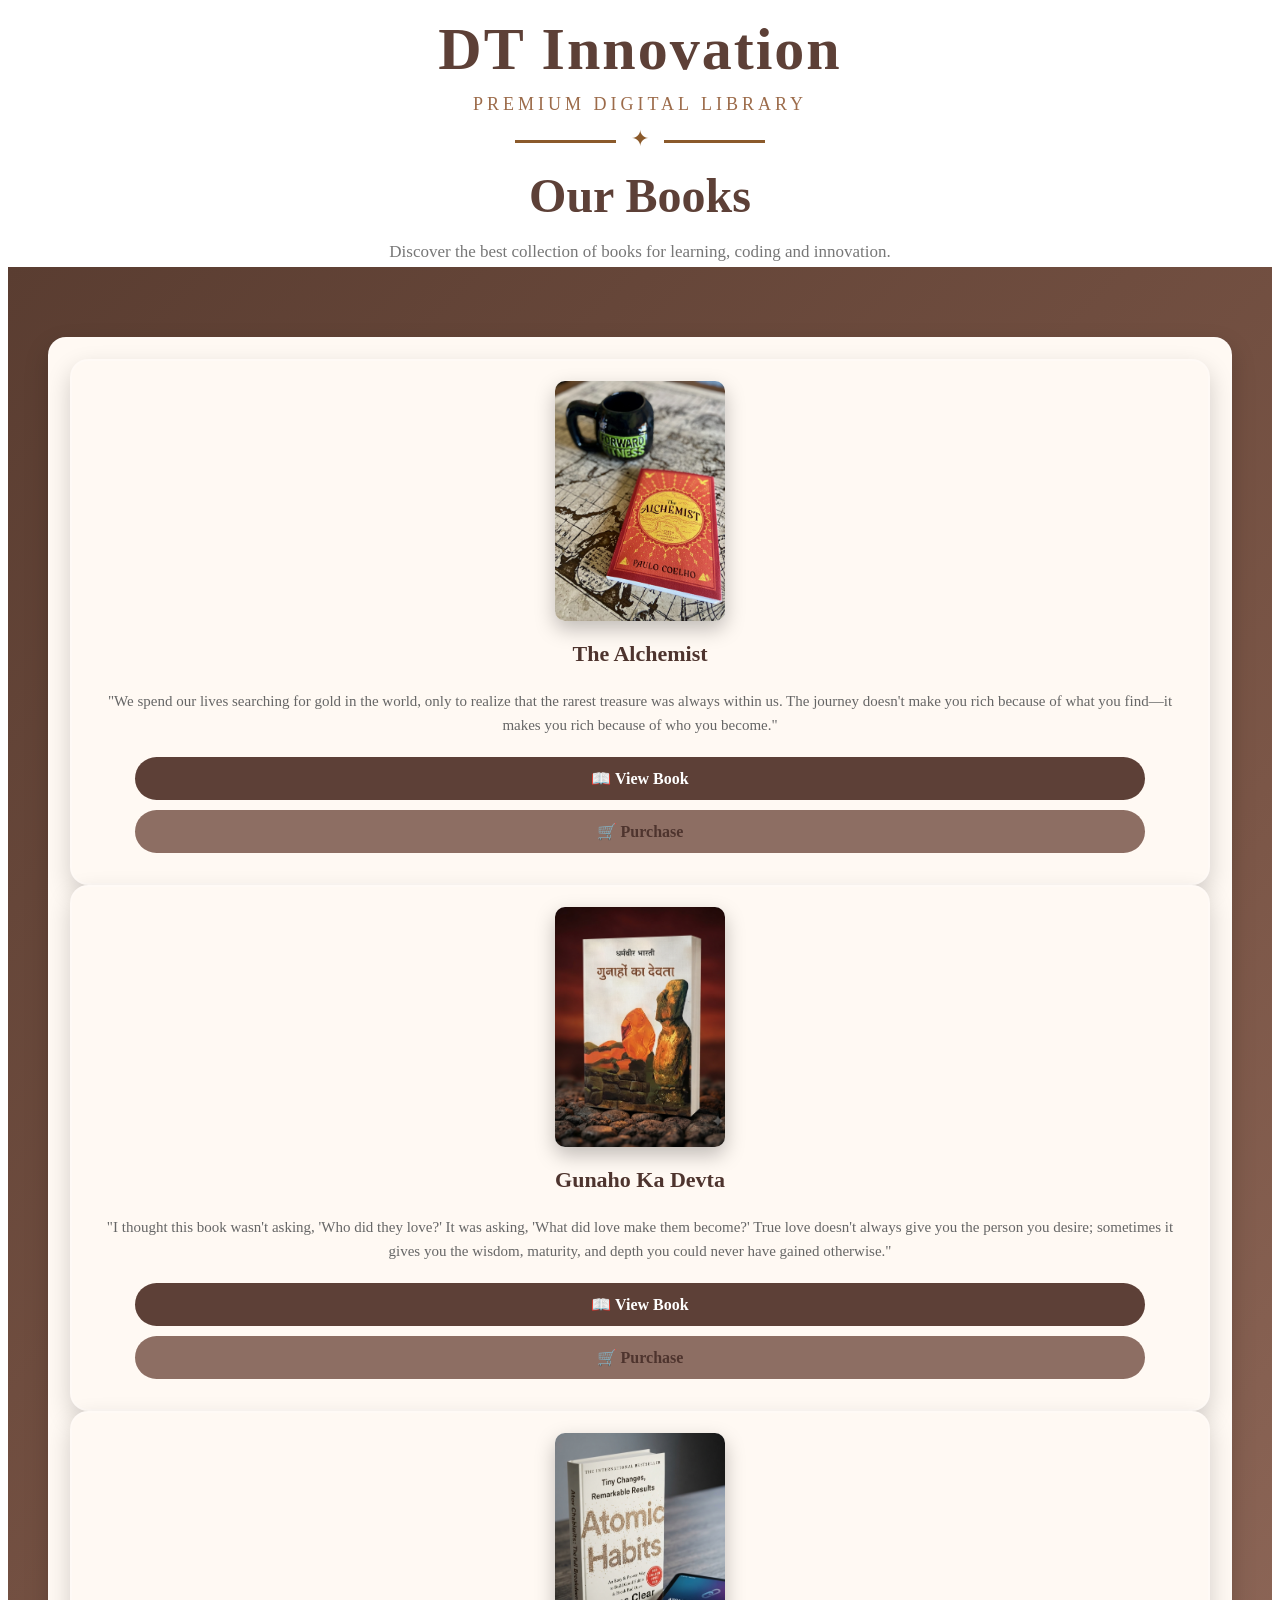
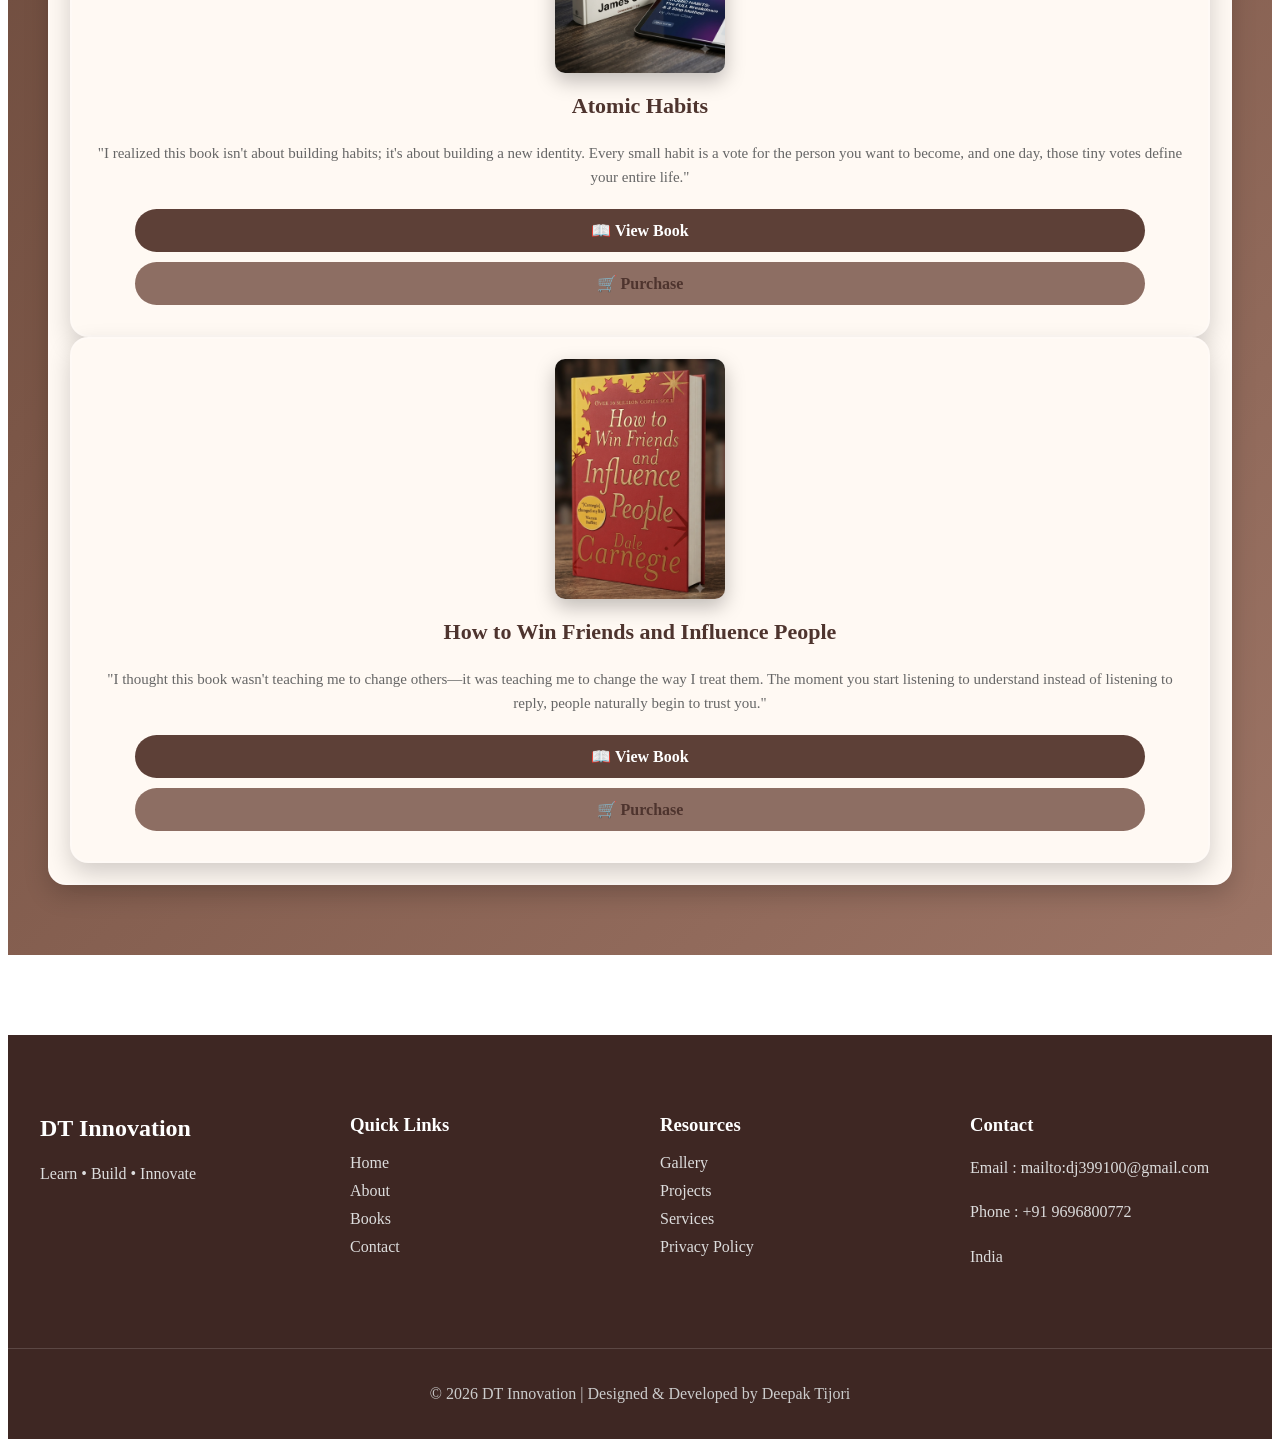
==== Explore/Books.html @ 450e5fd9 "Add files via upload" ====
<!DOCTYPE html>
<html lang="en">
<head>
    <meta charset="UTF-8">
    <meta name="viewport" content="width=device-width, initial-scale=1.0">
    <title>Our Books</title>
    <link rel="stylesheet" href="Css_for_book.css/books.css">
</head>
<body>
<header class="books-header">

    <h2 class="brand-name">DT Innovation</h2>

    <p class="brand-subtitle">
        Premium Digital Library
    </p>

    <div class="heading-line">
        <span>✦</span>
    </div>

    <h1>Our Books</h1>

    <p class="books-text">
        Discover the best collection of books for learning, coding and innovation.
    </p>

</header>

                                                <!-- Main books section  -->

<main class="books-section">

<!-- First Book - The Alchemist -->
    
<div class="book-card">
     <div class="book-card">

    <div class="book-cover">
        <img src="/image/the alchemist.jpeg" alt="Book Cover">
    </div>

    <div class="book-info">

        <h3>The Alchemist</h3>

        <p>
     "We spend our lives searching for gold in the world, only to realize that the rarest treasure was always within us. The journey doesn't make you rich because of what you find—it makes you rich because of who you become."
        </p>

        <a href="https://icrrd.com/public/media/15-05-2021-084550The-Alchemist-Paulo-Coelho.pdf" class="view-btn" target="_blank">
            📖 View Book
        </a>

        <a href="https://www.amazon.in/Alchemist-Paulo-Coelho/dp/8172234988/ref=sr_1_1_sspa?adgrpid=160198376285&dib=eyJ2IjoiMSJ9.[base64].LkbedMYem8UwYbSCy5i4ujqGdG5MZp6QON3rswzJTH8&dib_tag=se&gad_source=1&hvadid=698098708032&hvdev=c&hvexpln=0&hvlocphy=9301886&hvnetw=g&hvocijid=8230839767649297132--&hvqmt=e&hvrand=8230839767649297132&hvtargid=kwd-906584278768&hydadcr=2401_2216693&keywords=amazon+alchemist+book&mcid=73b0aa9d9ec03793b23fd8c65012a639&qid=1785223641&sr=8-1-spons&aref=lJQfSh56ut&sp_csd=d2lkZ2V0TmFtZT1zcF9hdGY&psc=1"class="buy-btn" target="_blank">
            🛒 Purchase
        </a>

    </div>

</div>

                                            <!-- Second Book . Gunaho ka devta -->

<div class="book-card">

    <div class="book-cover">
        <img src="/image/gunaho ka devta.png" alt="Book Cover">
    </div>

    <div class="book-info">

        <h3> Gunaho Ka Devta</h3>

        <p>
            "I thought this book wasn't asking, 'Who did they love?' It was asking, 'What did love make them become?' True love doesn't always give you the person you desire; sometimes it gives you the wisdom, maturity, and depth you could never have gained otherwise."
        </p>

        <a href="https://www.skillcms.in/App_Files/Documents/ae0ac329-bc71-4375-b7af-db6bc9e70b38190406115658-tmp2A1B..pdf" class="view-btn" target="_blank">📖 View Book</a>

        <a href="https://www.amazon.in/GUNAHO-KA-DEVTA-DHARAMVEER-BHARTI/dp/B01MFDA7D5" class="buy-btn" target="_blank">🛒 Purchase</a>

    </div>

</div>

<div class="book-card">

    <div class="book-cover">
        <img src="/image/atomic habit.png" alt="Book Cover">
    </div>

    <div class="book-info">

        <h3>Atomic Habits</h3>

        <p>
         "I realized this book isn't about building habits; it's about building a new identity. Every small habit is a vote for the person you want to become, and one day, those tiny votes define your entire life."
        </p>

        <a href="https://dn790007.ca.archive.org/0/items/atomic-habits-pdfdrive/Atomic%20habits%20%28%20PDFDrive%20%29.pdf" class="view-btn" target="_blank">
            📖 View Book
        </a>

        <a href="https://www.amazon.in/Atomic-Habits-James-Clear/dp/1847941834" class="buy-btn" target="_blank">
            🛒 Purchase
        </a>

    </div>

</div>

            <!-- third books -->
             <div class="book-card">

    <div class="book-cover">
        <img src="/image/how to win .png" alt="Book Cover">
    </div>

    <div class="book-info">

        <h3>How to Win Friends and Influence People</h3>

        <p>
       "I thought this book wasn't teaching me to change others—it was teaching me to change the way I treat them. The moment you start listening to understand instead of listening to reply, people naturally begin to trust you."
        </p>

        <a href="https://icrrd.com/public/media/31-10-2020-083612How%20to%20Win%20Friends%20and%20Influence%20People%20-%20Dale%20Carnegie.pdf" class="view-btn" target="_blank">
            📖 View Book
        </a>

        <a href="https://www.amazon.in/Friends-Influence-People-International-Bestseller/dp/8194899133/ref=sr_1_2_sspa?crid=30CCORER6KYP9&dib=eyJ2IjoiMSJ9.[base64].MjKIudbKTXfZbEOg54v2Hr96YlSaqlyTDnKeLThKE_o&dib_tag=se&keywords=how+to+win+friends+and+influence+people&qid=1785228099&s=books&sprefix=how+win+%2Cstripbooks%2C304&sr=1-2-spons&aref=0IaQnbevJn&sp_csd=d2lkZ2V0TmFtZT1zcF9hdGY&psc=1" class="buy-btn" target="_blank">
            🛒 Purchase
        </a>

    </div>

</div>
</main>


<footer class="footer">

    <div class="footer-container">

        <div class="footer-box">
            <h2>DT Innovation</h2>
            <p>Learn • Build • Innovate</p>
        </div>

        <div class="footer-box">
            <h3>Quick Links</h3>

            <a href="/index.html">Home</a>
            <a href="about.html">About</a>
            <a href="books.html">Books</a>
            <a href="contact.html">Contact</a>
        </div>

        <div class="footer-box">
            <h3>Resources</h3>

            <a href="#">Gallery</a>
            <a href="#">Projects</a>
            <a href="#">Services</a>
            <a href="#">Privacy Policy</a>
        </div>

        <div class="footer-box">
            <h3>Contact</h3>

            <p>Email : mailto:dj399100@gmail.com</p>
            <p>Phone : +91 9696800772</p>
            <p>India</p>
        </div>

    </div>

    <div class="footer-bottom">

        <p>© 2026 DT Innovation | Designed & Developed by Deepak Tijori</p>

    </div>

</footer>


</body>
</html>
---- Explore/Css_for_book.css/books.css ----
/* Heading line start */
.books-header{
    background:#fff;
    text-align:center;
    
}

.brand-name{
    margin-bottom:10px;
    margin-top:15px;
    font-size:60px;
    color:#5D4037;
    font-weight:700;
    letter-spacing:2px;
}

.brand-subtitle{
    margin-top:10px;
    color:#9C6B4A;
    font-size:18px;
    letter-spacing:4px;
    text-transform:uppercase;
}

.heading-line{
    width:250px;
    margin:25px auto;
    position:relative;
    border-top:3px solid #8B5A2B;
}

.heading-line span{
    position:absolute;
    left:50%;
    top:-17px;
    transform:translateX(-50%);
    background:#fff;
    padding:0 15px;
    color:#8B5A2B;
    font-size:22px;
}                                       
                                /* headling line end */


                            /* Books section start */
.books-header h1{
    font-size:48px;
    color:#4E342E;
    margin-bottom:15px;
}

.books-text{
    color:#777;
    font-size:17px;
    max-width:600px;
    margin:auto;
    line-height:1.7;
}

.books-header h1{
    font-size:48px;
    color:#5D4037;
    margin-top:10px;
}


.books-section{
    background: linear-gradient(135deg,#5D4037,#6D4C41,#8D6E63);
    min-height: 100vh;
    padding: 60px 50px;
}
.books-container{
    display:grid;
    grid-template-columns:repeat(auto-fit,minmax(270px,1fr));
    gap:35px;
    max-width:1300px;
    margin:auto;
}

.books-section{
    background: linear-gradient(135deg,#5a3d31,#7b5647,#9c7465);
    padding:70px 40px;
}

.books-container{
    max-width:1300px;
    margin:auto;
    display:grid;
    grid-template-columns:repeat(auto-fit,minmax(260px,1fr));
    gap:35px;
}

.book-card{
    background:#FFF9F3;
    border-radius:18px;
    padding:20px;
    text-align:center;
    box-shadow:0 10px 25px rgba(0,0,0,.18);
    transition:.4s;
    border:2px solid rgba(255,255,255,.2);
}

.book-card:hover{
    transform:translateY(-12px);
    box-shadow:0 18px 35px rgba(0,0,0,.30);
}

.book-cover{
    width:170px;
    height:240px;
    margin:auto;
    background:#ffffff;
    border-radius:10px;
    overflow:hidden;
    box-shadow:0 8px 20px rgba(0,0,0,.25);
}

.book-cover img{
    width:100%;
    height:100%;
    object-fit:cover;
    transition:.4s;
}

.book-card:hover .book-cover img{
    transform:scale(1.08);
}

.book-info h3{
    margin-top:20px;
    color:#4E342E;
    font-size:22px;
}

.book-info p{
    color:#666;
    font-size:15px;
    line-height:1.6;
    margin:15px 0 20px;
    min-height:48px;
}                               

                            /* Books section end */




                            /* Button Styles start */

.view-btn,
.buy-btn{
    display:block;
    text-decoration:none;
    margin:10px auto;
    width:90%;
    padding-left: 80px;
    padding-right: 0px;
    padding:12px;
    border-radius:30px;
    font-weight:600;
    transition:.3s;
}

.view-btn{
    background:#5D4037;
    color:white;
}

.buy-btn{
    background:#D7CCC8;
    color:#4E342E;
}

.view-btn:hover{
    background:#3E2723;
}

.buy-btn:hover{
    background:#BCAAA4;
}


.view-btn{
    background:#5D4037;
}

.buy-btn{
    background:#8D6E63;
}

.view-btn:hover{
    background:#3E2723;
}

.buy-btn:hover{
    background:#6D4C41;
}
                                    /* Button Styles end */



/* Footer Styles */
.footer{
    background:#3E2723;
    color:white;
    margin-top:80px;
}

.footer-container{
    max-width:1200px;
    margin:auto;
    padding:60px 20px;
    display:grid;
    grid-template-columns:repeat(auto-fit,minmax(220px,1fr));
    gap:40px;
}

.footer-box h2,
.footer-box h3{
    margin-bottom:18px;
}

.footer-box p{
    color:#ddd;
    line-height:1.8;
}

.footer-box a{
    display:block;
    text-decoration:none;
    color:#ddd;
    margin:10px 0;
    transition:.3s;
}

.footer-box a:hover{
    color:#D7CCC8;
    padding-left:8px;
}

.footer-bottom{
    border-top:1px solid rgba(255,255,255,.15);
    text-align:center;
    padding:20px;
    color:#ccc;
}
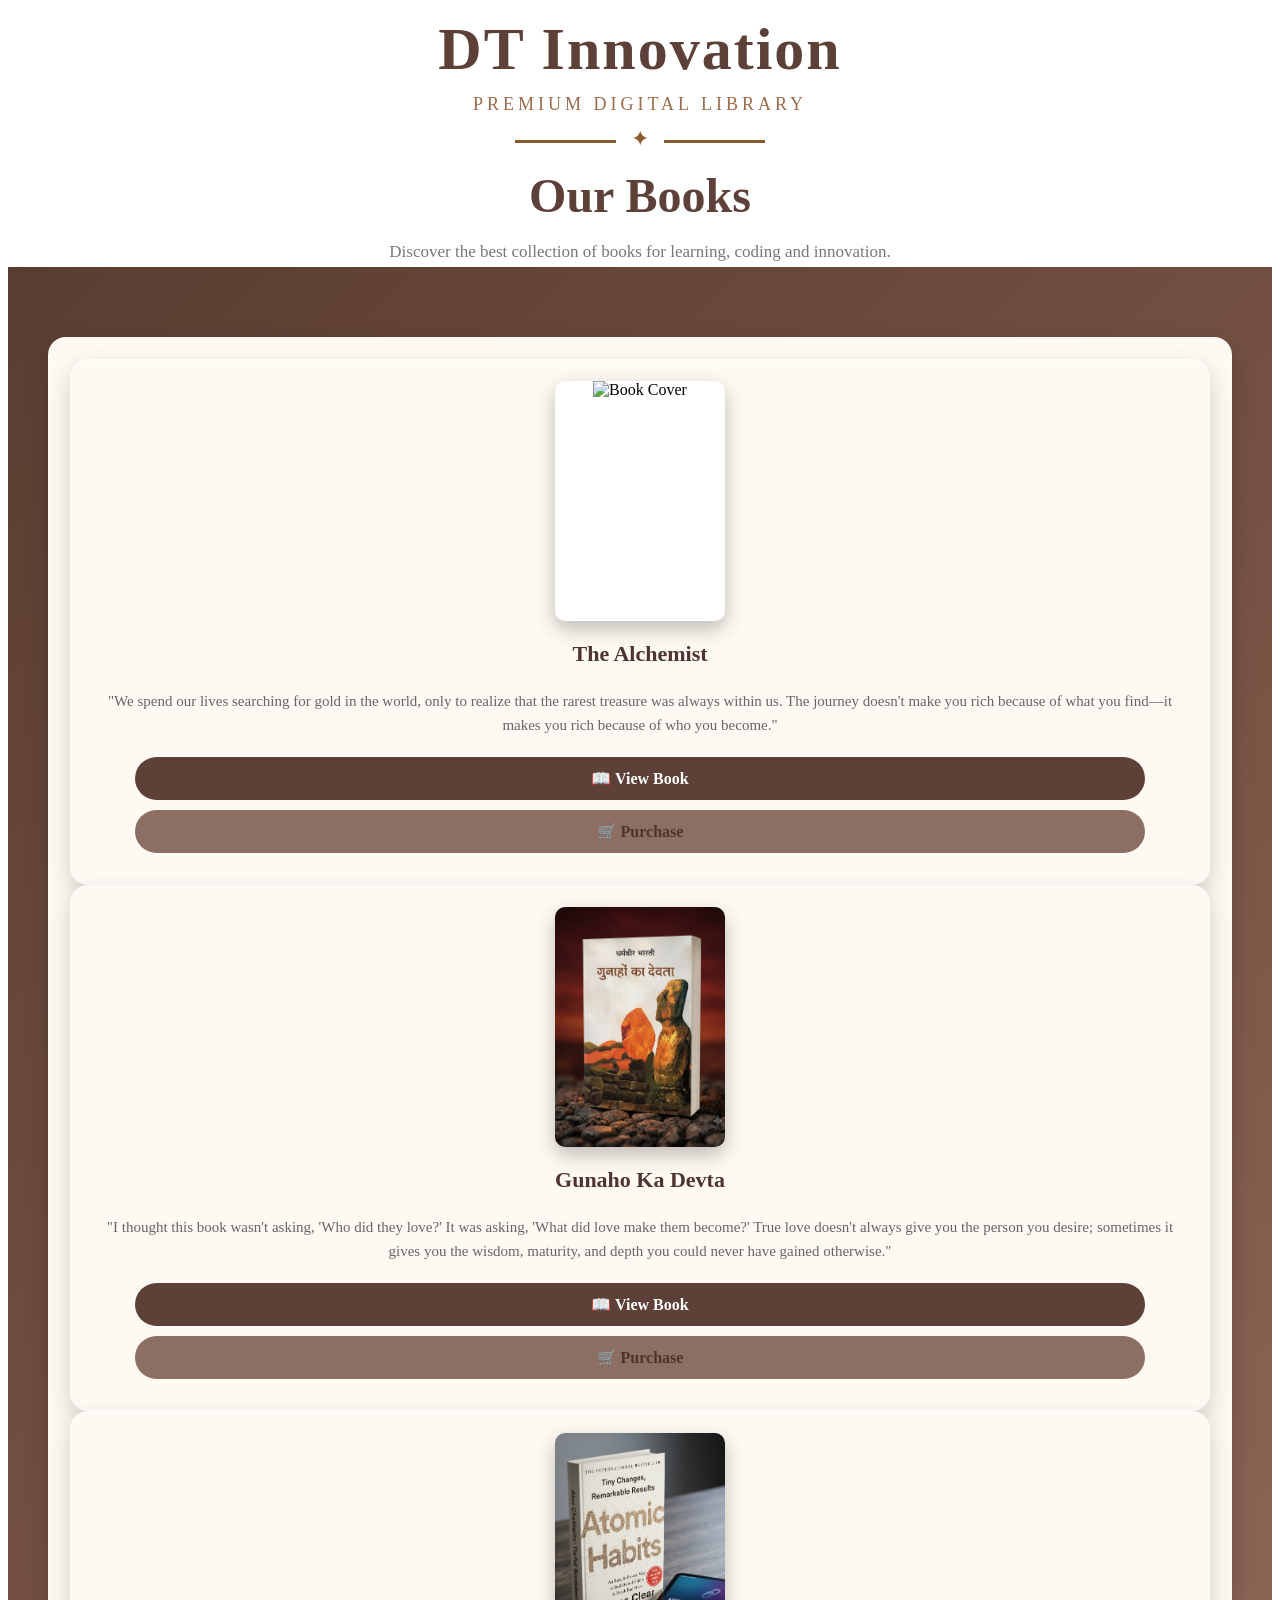
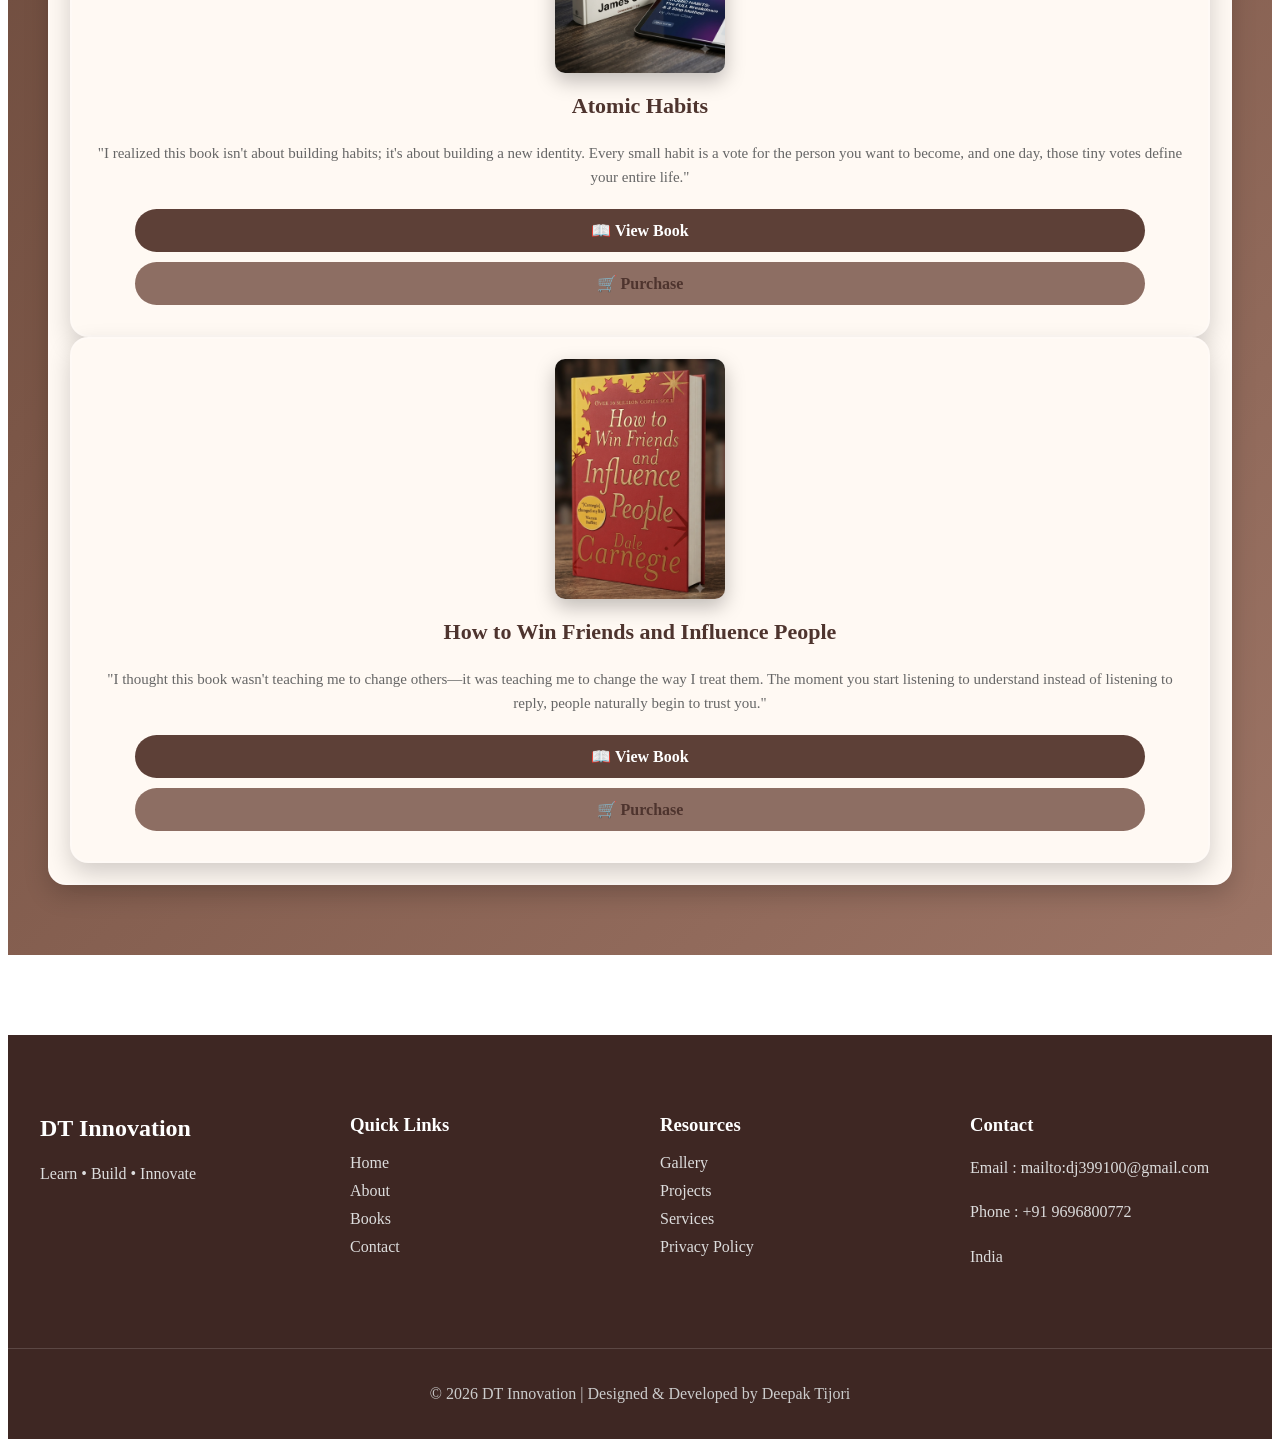
==== commit 8de865fb: "Update Books.html" ====
--- a/Explore/Books.html
+++ b/Explore/Books.html
@@ -37,7 +37,7 @@
      <div class="book-card">
 
     <div class="book-cover">
-        <img src="/image/the alchemist.jpeg" alt="Book Cover">
+        <img src="image/the alchemist.jpeg" alt="Book Cover">
     </div>
 
     <div class="book-info">
@@ -186,4 +186,4 @@
 
 
 </body>
-</html>+</html>
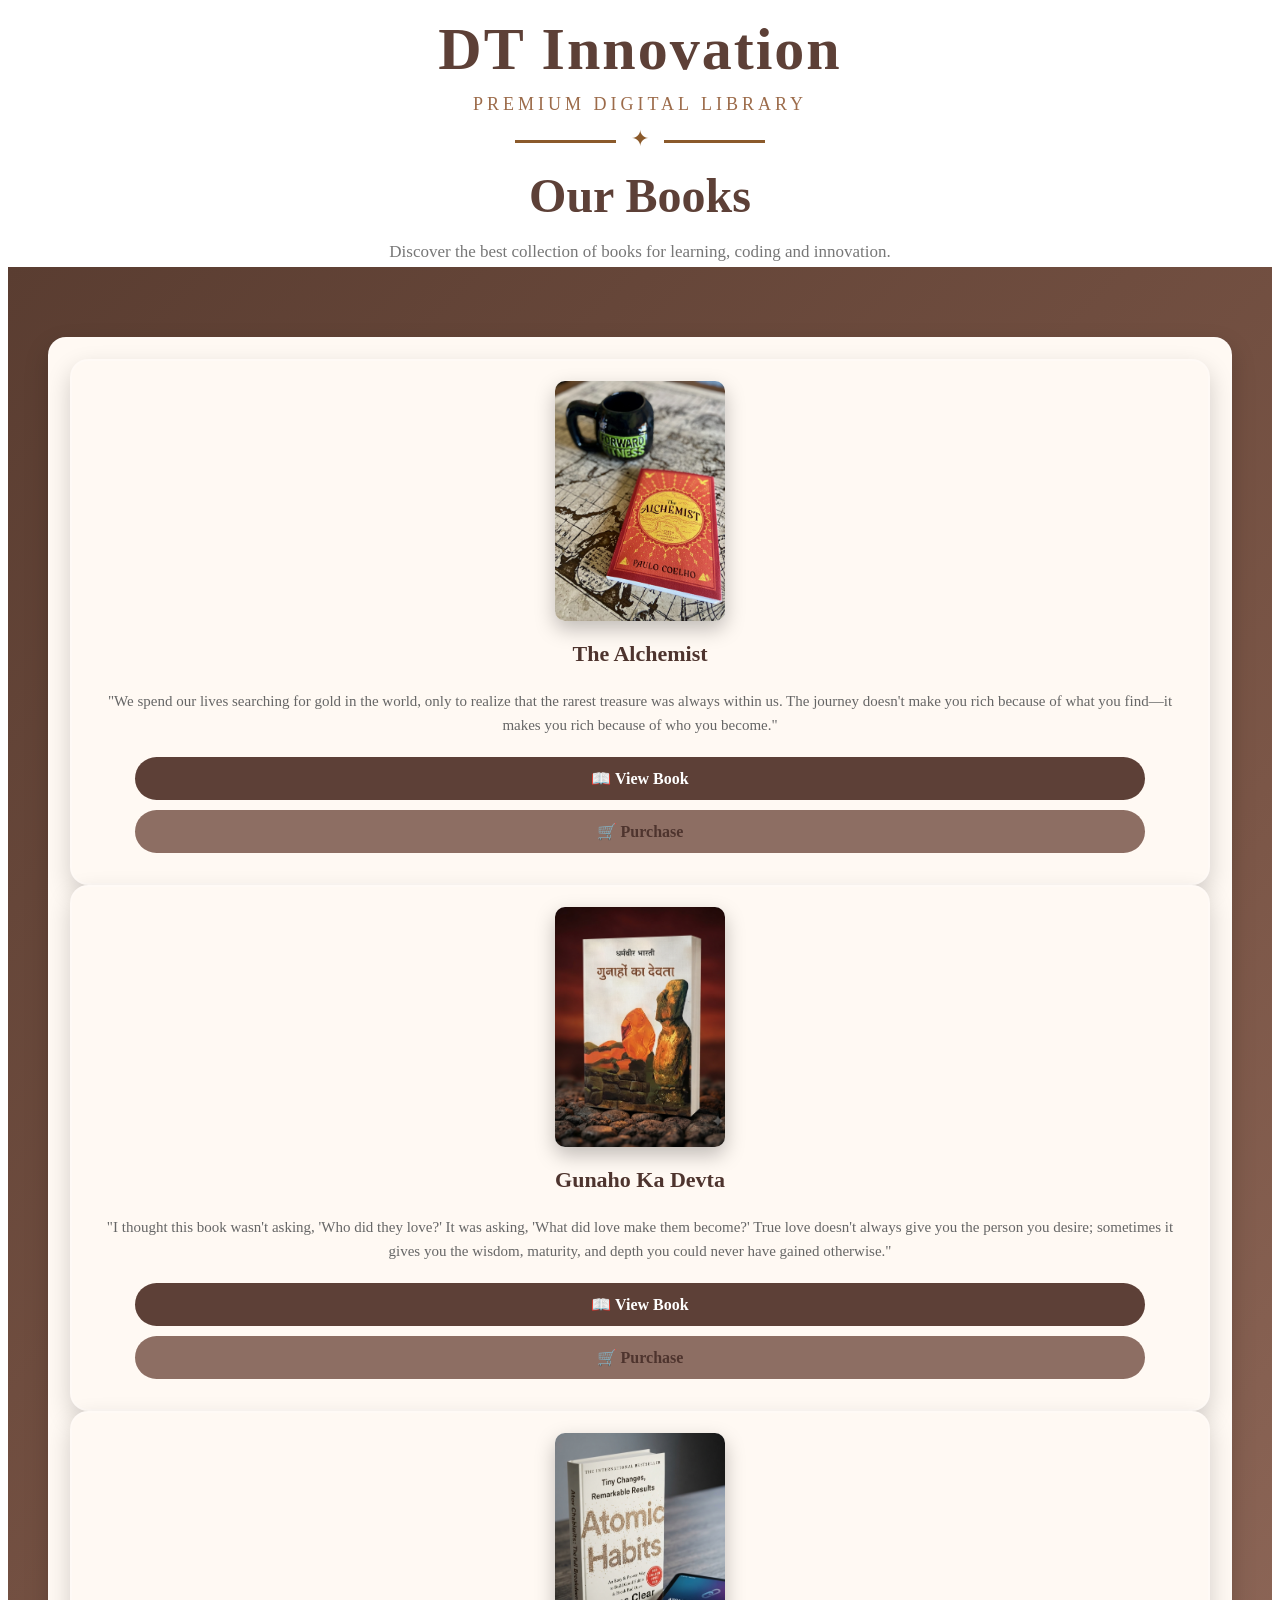
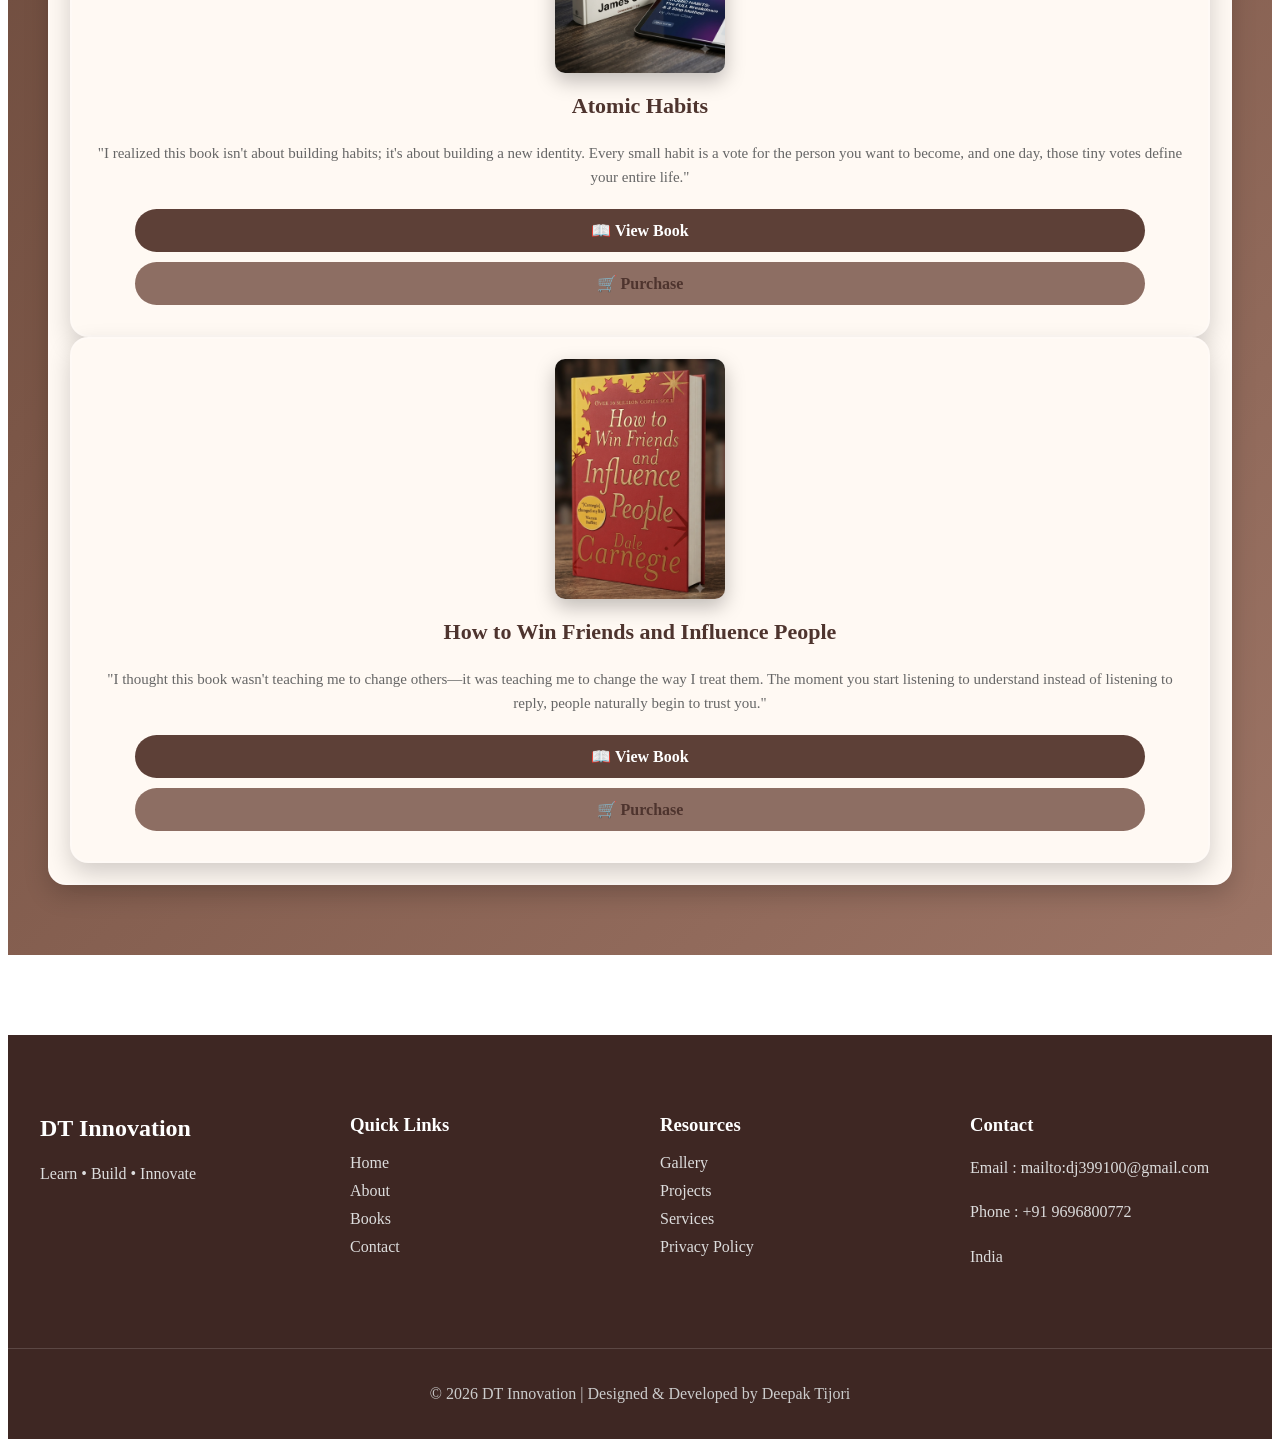
==== commit 4b983d70: "Update Books.html" ====
--- a/Explore/Books.html
+++ b/Explore/Books.html
@@ -37,7 +37,7 @@
      <div class="book-card">
 
     <div class="book-cover">
-        <img src="image/the alchemist.jpeg" alt="Book Cover">
+        <img src="../image/the alchemist.jpeg" alt="Book Cover">
     </div>
 
     <div class="book-info">
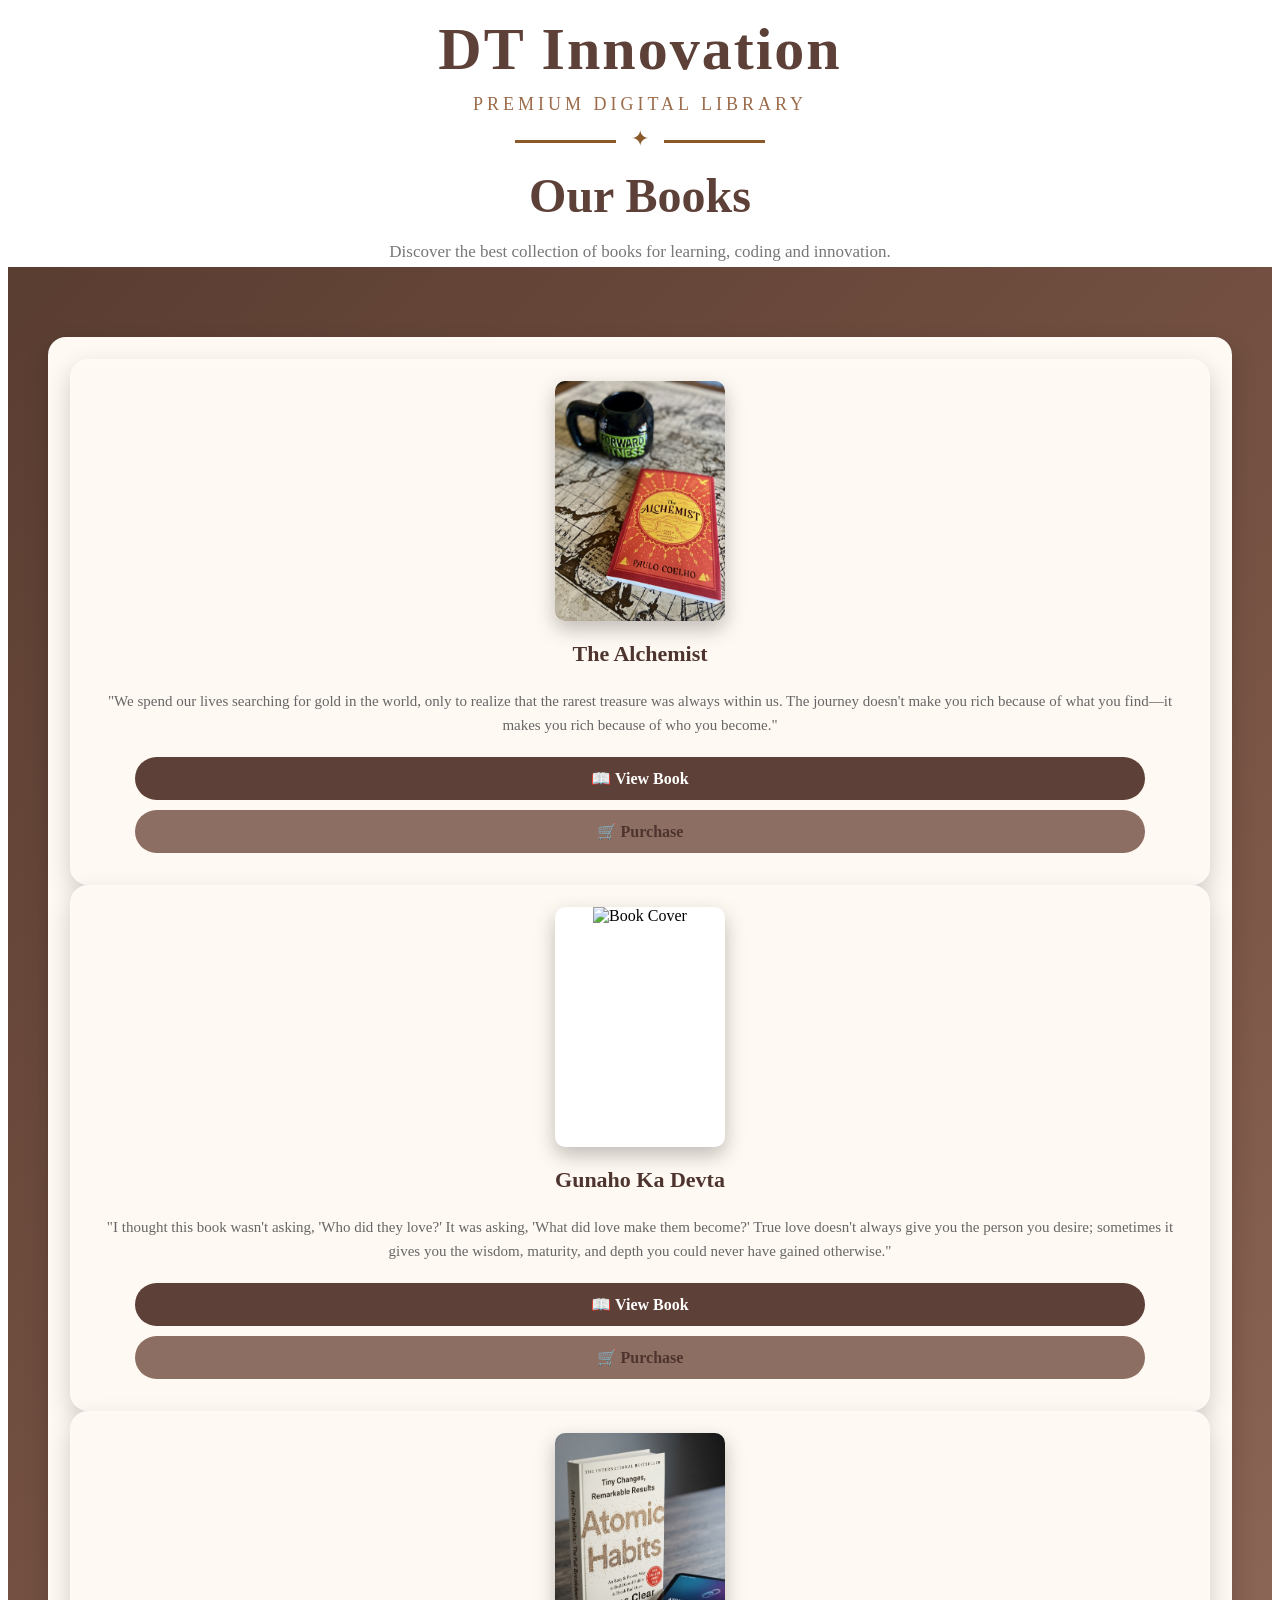
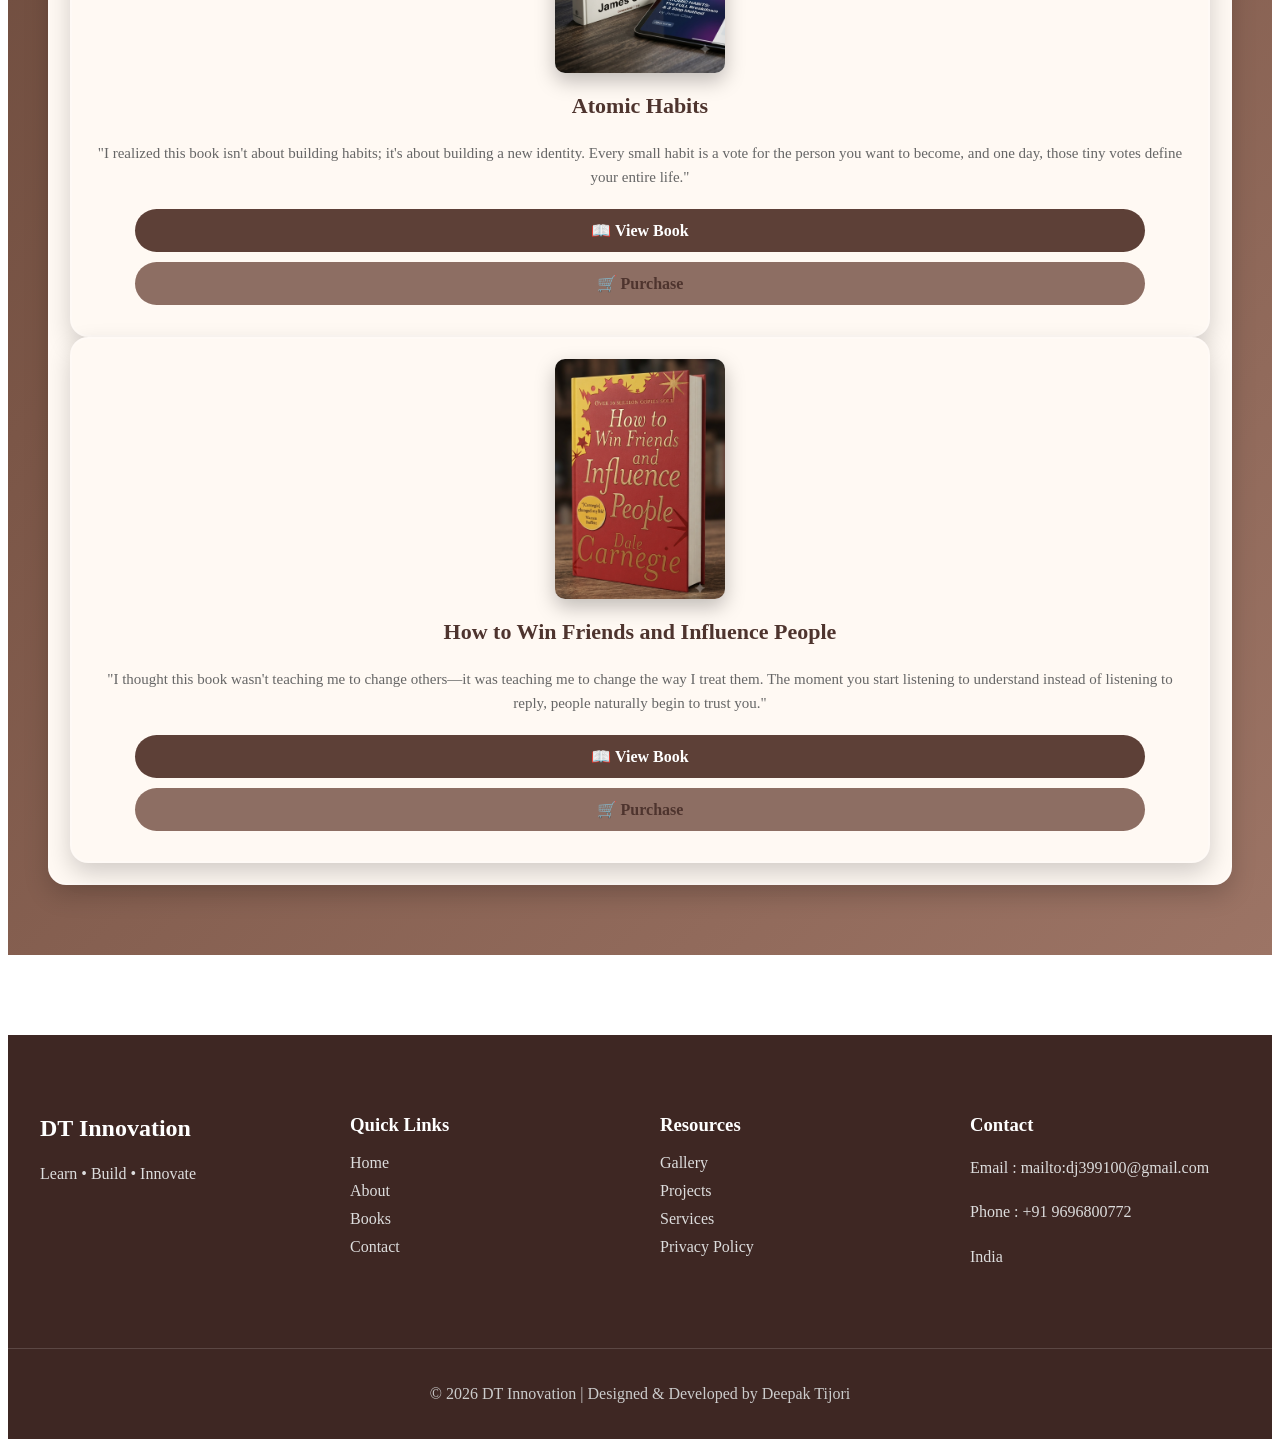
==== commit cab6cf46: "Update Books.html" ====
--- a/Explore/Books.html
+++ b/Explore/Books.html
@@ -65,7 +65,7 @@
 <div class="book-card">
 
     <div class="book-cover">
-        <img src="/image/gunaho ka devta.png" alt="Book Cover">
+        <img src="explore/image/gunaho ka devta.png" alt="Book Cover">
     </div>
 
     <div class="book-info">
@@ -87,7 +87,7 @@
 <div class="book-card">
 
     <div class="book-cover">
-        <img src="/image/atomic habit.png" alt="Book Cover">
+        <img src="../image/atomic habit.png" alt="Book Cover">
     </div>
 
     <div class="book-info">
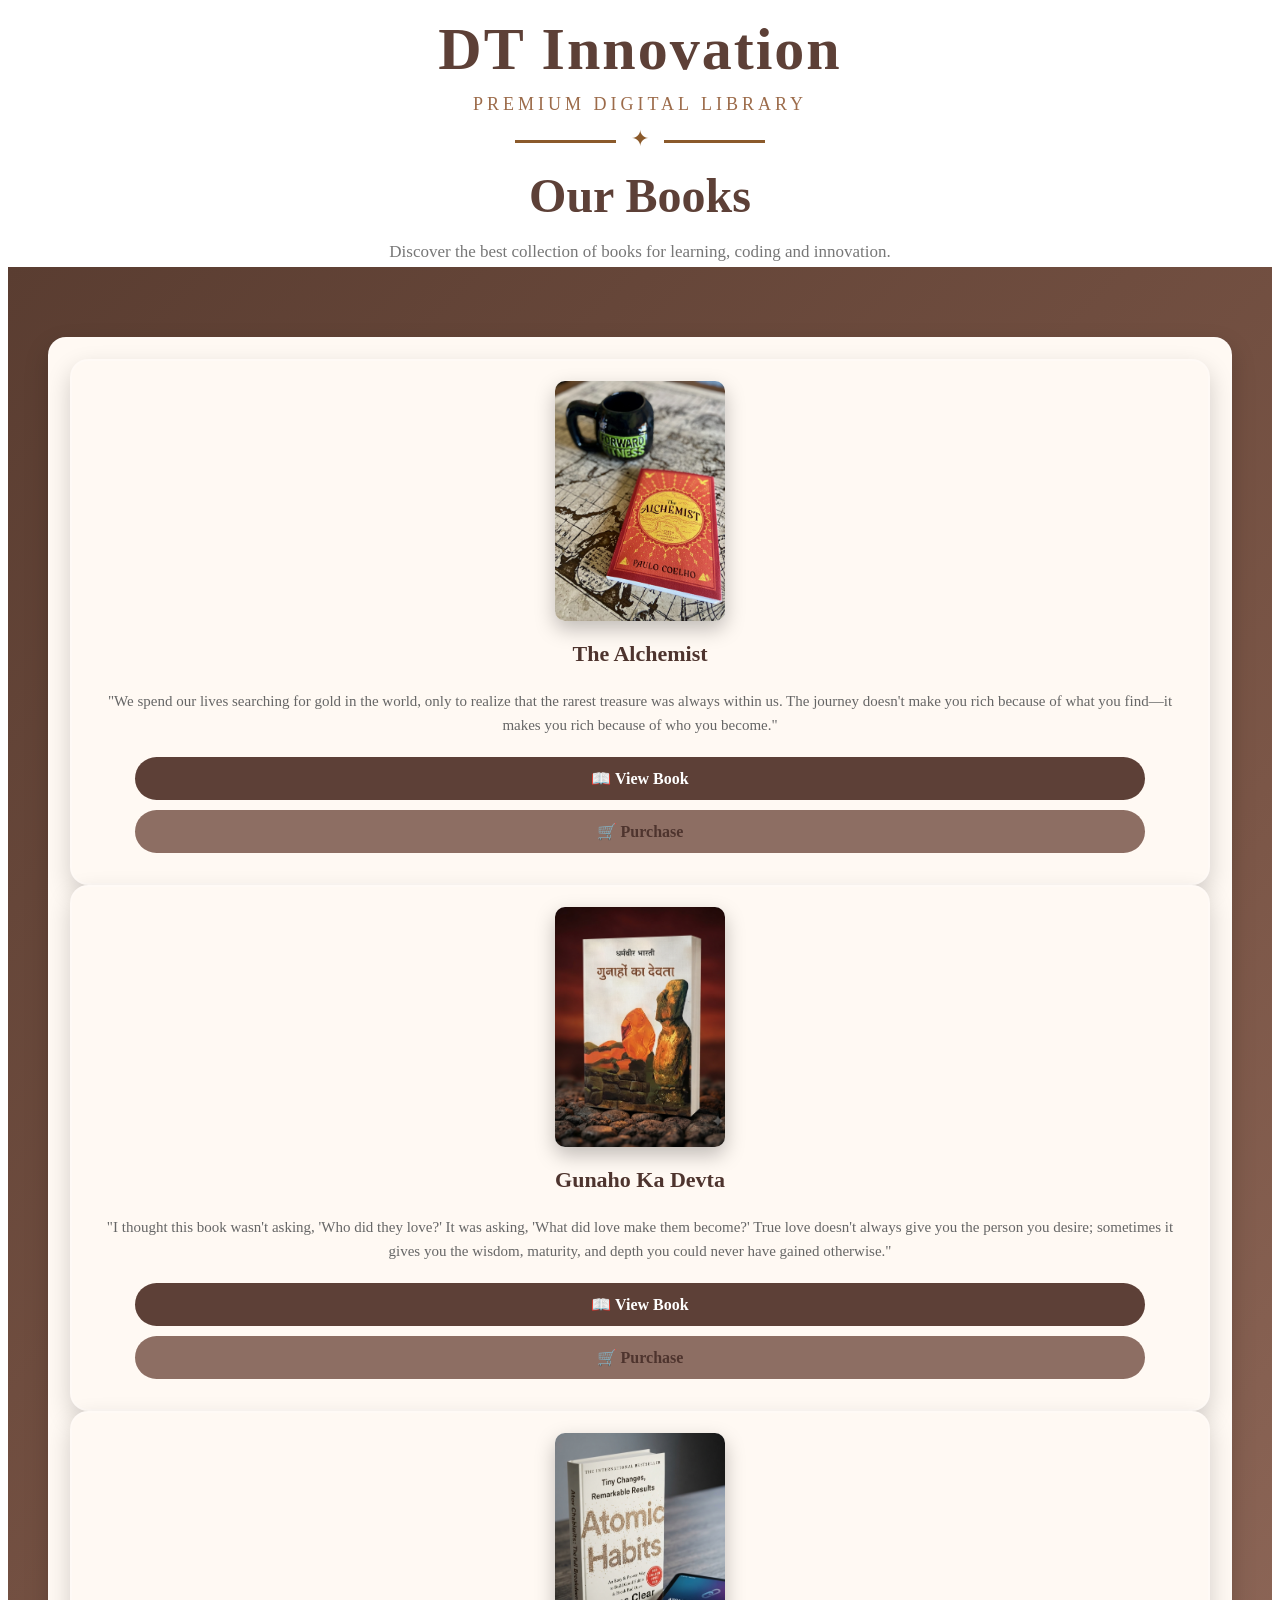
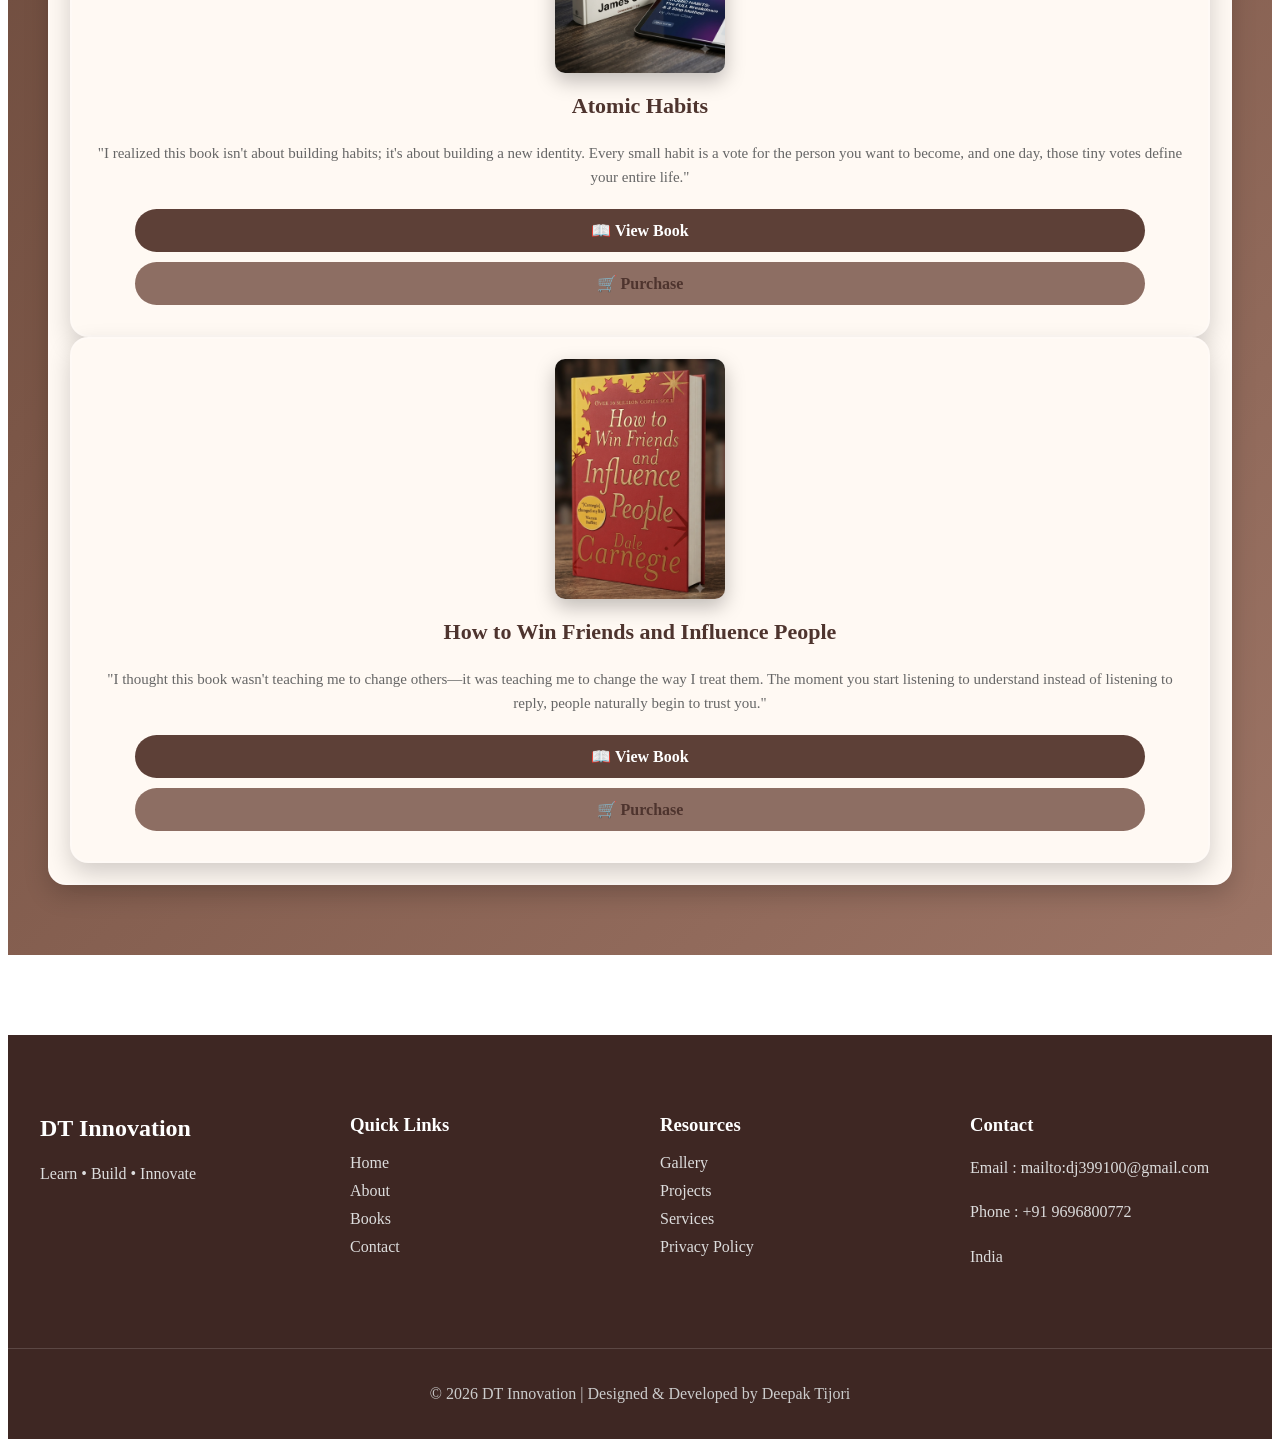
==== commit 0155f6af: "Update Books.html" ====
--- a/Explore/Books.html
+++ b/Explore/Books.html
@@ -65,7 +65,7 @@
 <div class="book-card">
 
     <div class="book-cover">
-        <img src="explore/image/gunaho ka devta.png" alt="Book Cover">
+        <img src="../image/gunaho ka devta.png" alt="Book Cover">
     </div>
 
     <div class="book-info">
@@ -114,7 +114,7 @@
              <div class="book-card">
 
     <div class="book-cover">
-        <img src="/image/how to win .png" alt="Book Cover">
+        <img src="../image/how to win .png" alt="Book Cover">
     </div>
 
     <div class="book-info">
